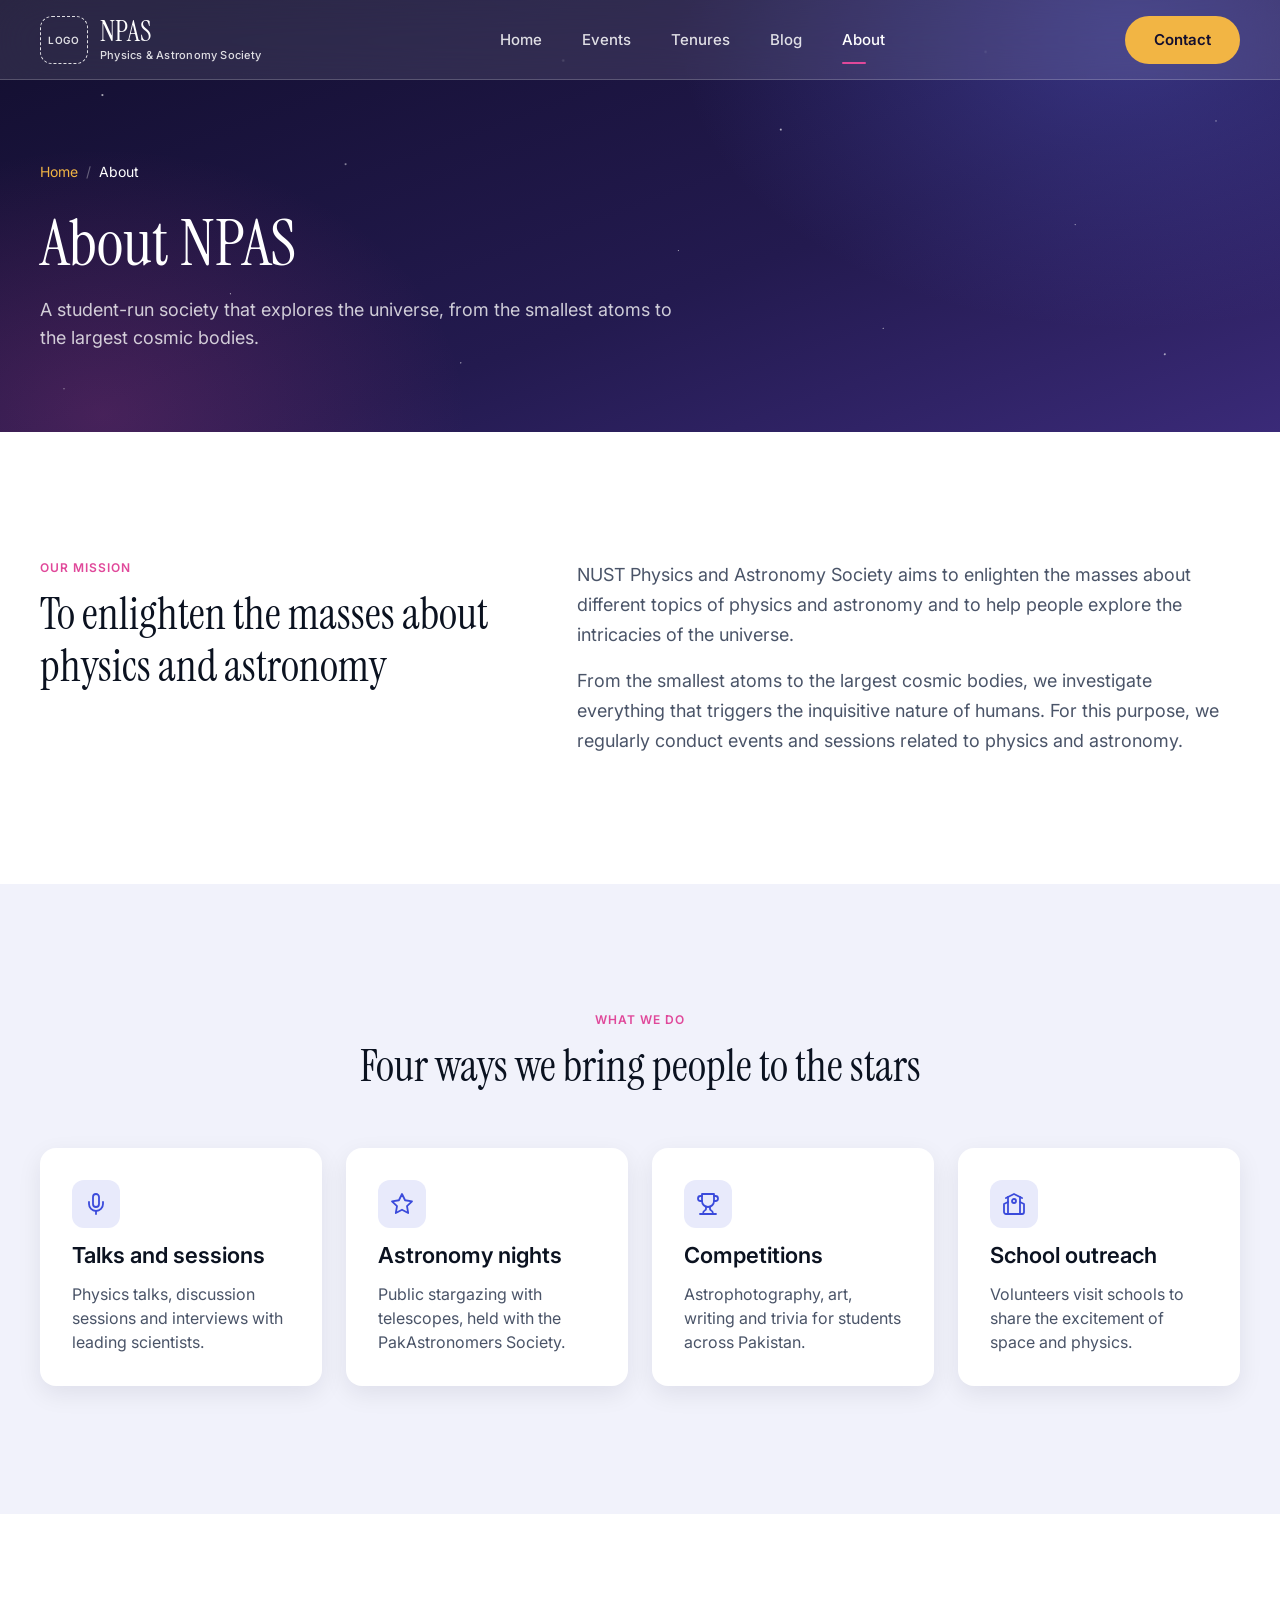
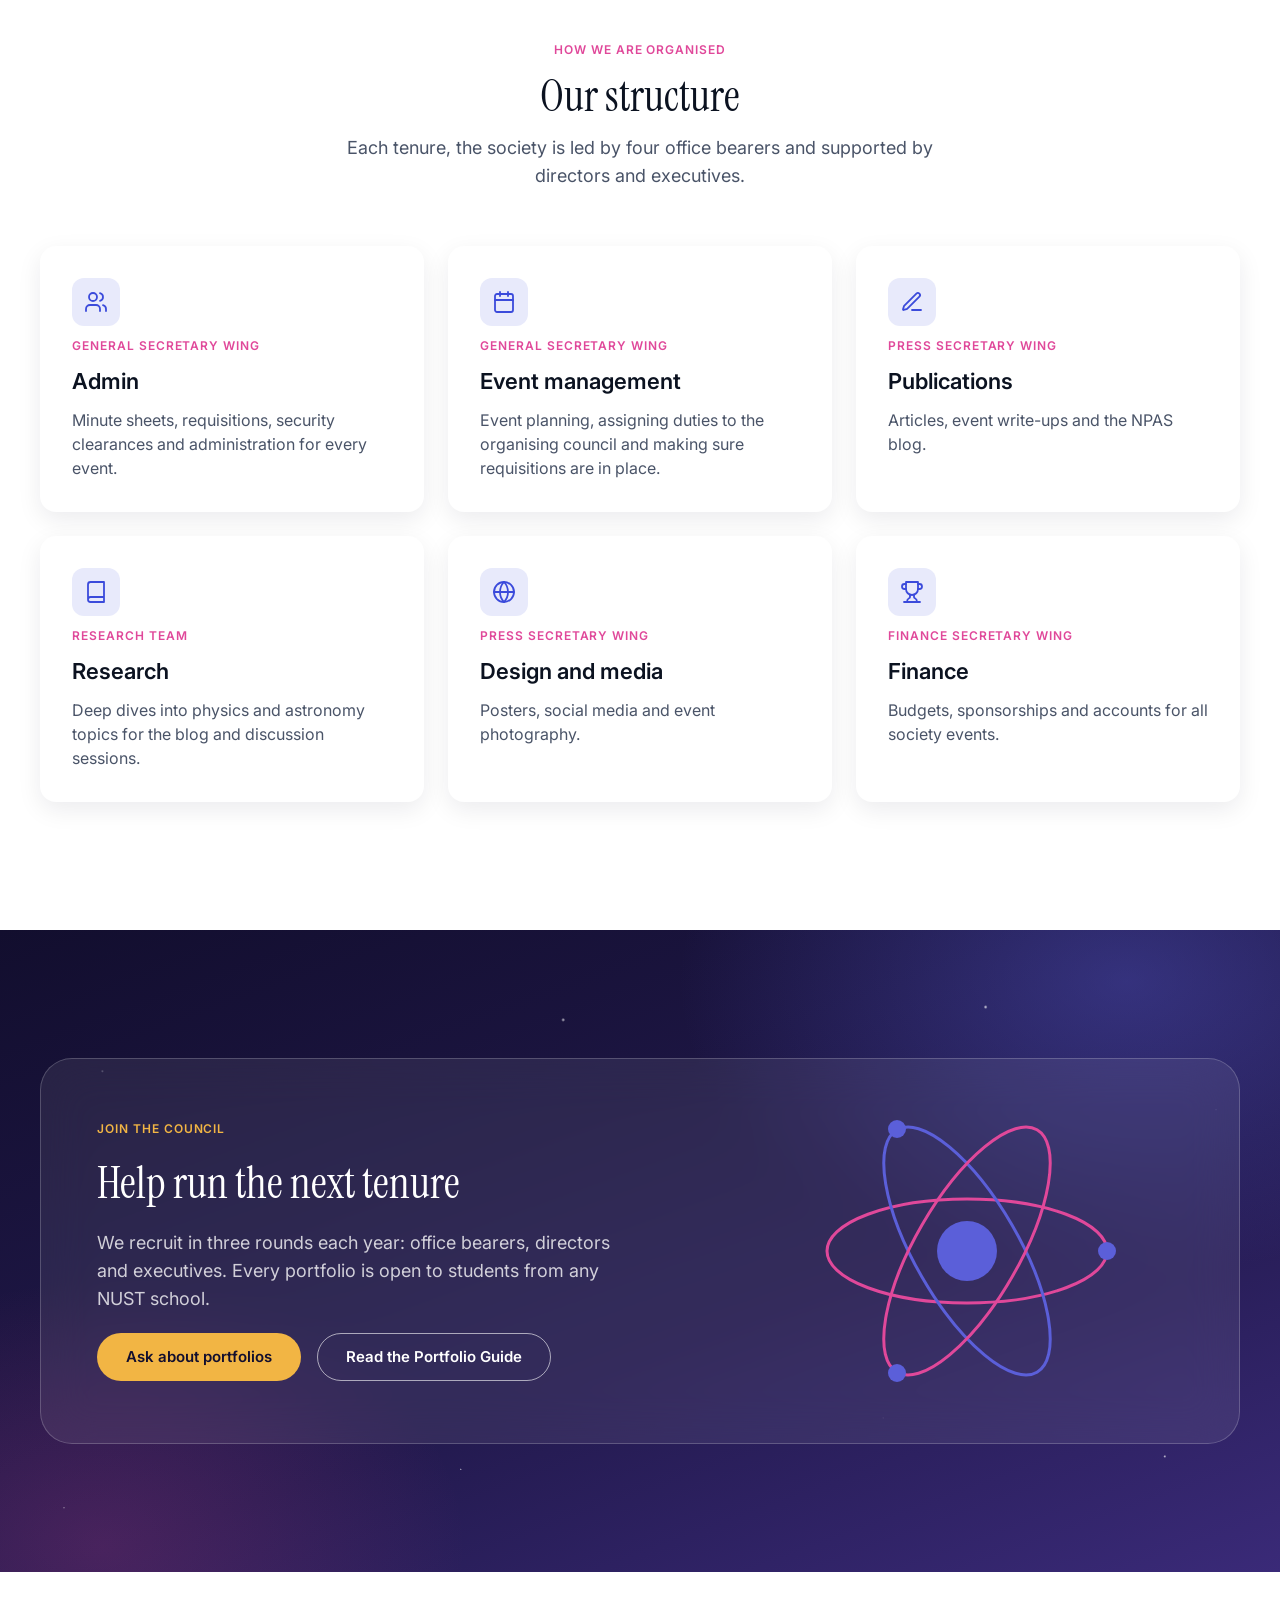
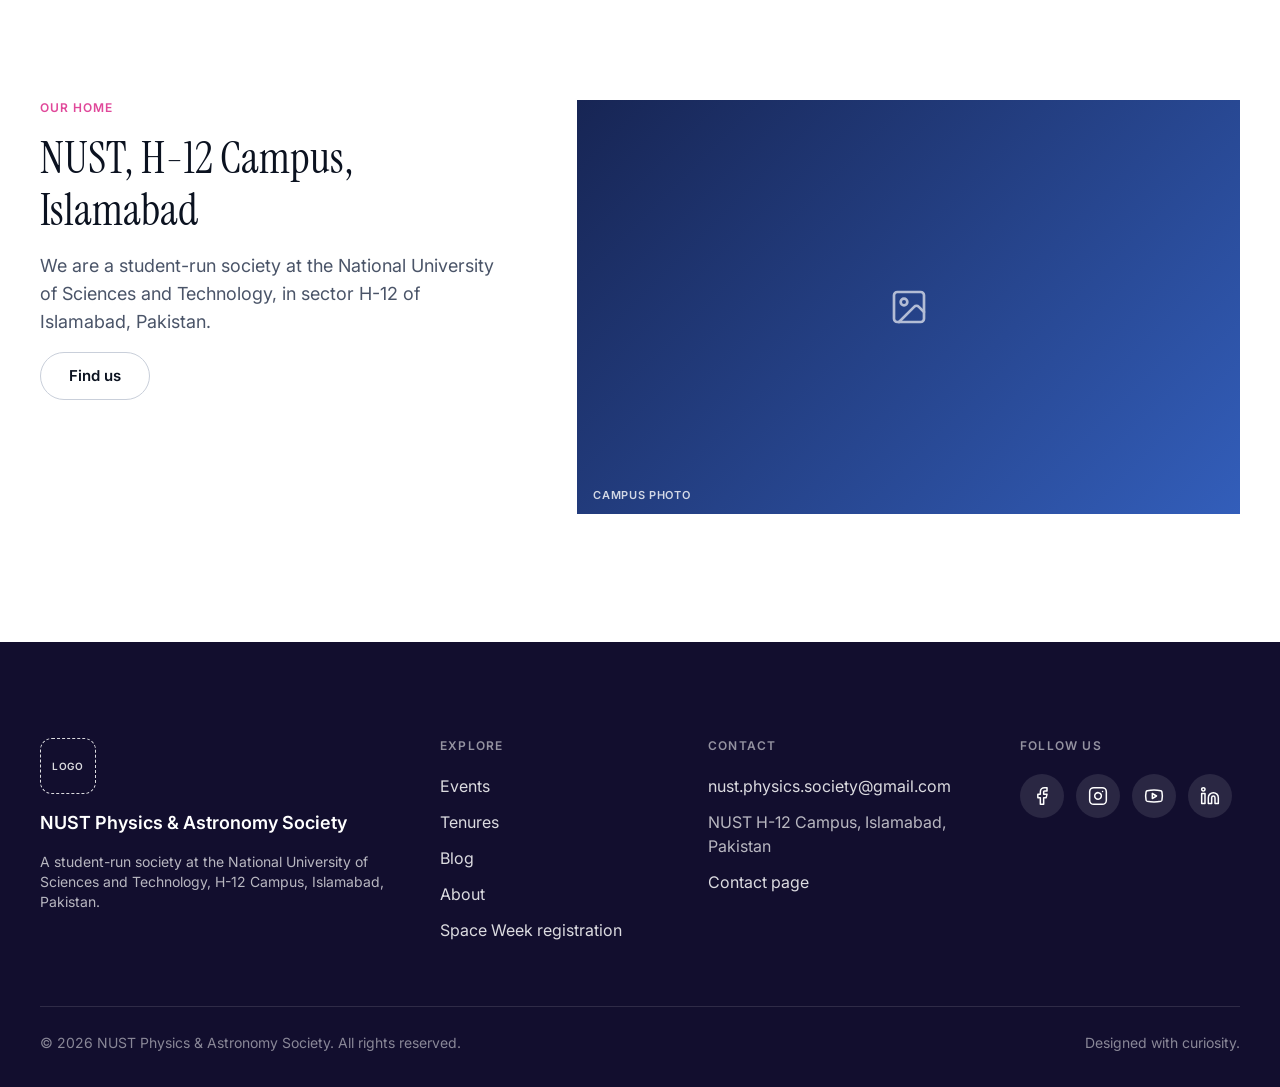
==== about.html @ 0df75864 "Initial commit: NPAS website" ====
<!DOCTYPE html>
<html lang="en">
<head>
  <meta charset="utf-8">
  <meta name="viewport" content="width=device-width, initial-scale=1">
  <title>About | NUST Physics &amp; Astronomy Society</title>
  <meta name="description" content="About the NUST Physics and Astronomy Society: mission, structure and how to join the council.">
  <meta name="theme-color" content="#120E2E">
  <!-- FAVICON PLACEHOLDER: add assets/images/favicon.png -->
  <link rel="icon" href="assets/images/favicon.png">
  <link rel="preconnect" href="https://fonts.googleapis.com">
  <link rel="preconnect" href="https://fonts.gstatic.com" crossorigin>
  <link href="https://fonts.googleapis.com/css2?family=Instrument+Serif:ital@0;1&family=Inter:wght@400;500;600&display=swap" rel="stylesheet">
  <link rel="stylesheet" href="css/styles.css">
</head>
<body>
<a class="skip-link" href="#main">Skip to content</a>
<header class="nav" id="nav">
  <div class="container nav-inner">
    <a class="brand" href="index.html" aria-label="NPAS home">
      <!-- LOGO PLACEHOLDER: replace this span with <img src="assets/images/npas-logo.svg" alt="NPAS logo"> --><span class="logo-slot " role="img" aria-label="NPAS logo placeholder">LOGO</span>
      <span class="brand-text"><span class="brand-name">NPAS</span><span class="brand-sub">Physics &amp; Astronomy Society</span></span>
    </a>
    <nav class="nav-links" id="navLinks" aria-label="Main"><a href="index.html">Home</a><a href="events.html">Events</a><a href="tenures.html">Tenures</a><a href="blog.html">Blog</a><a href="about.html" aria-current="page">About</a><a class="btn btn-amber nav-cta-mobile" href="contact.html">Contact</a></nav>
    <a class="btn btn-amber nav-cta" href="contact.html">Contact</a>
    <button class="nav-toggle" type="button" aria-label="Open menu" aria-expanded="false" aria-controls="navLinks"><span></span><span></span><span></span></button>
  </div>
</header>
<main id="main">
<section class="page-hero space-bg on-dark">
  <div class="container">
    <nav class="breadcrumb" aria-label="Breadcrumb"><a href="index.html">Home</a><span class="sep" aria-hidden="true">/</span><span aria-current="page">About</span></nav>
    <h1>About NPAS</h1>
    <p class="lead" style="margin-top:16px">A student-run society that explores the universe, from the smallest atoms to the largest cosmic bodies.</p>
    
  </div>
</section>
<section class="section" aria-labelledby="mission">
  <div class="container two-col">
    <div class="stack stack-12"><span class="caption">Our mission</span><h2 id="mission">To enlighten the masses about physics and astronomy</h2></div>
    <div class="prose">
      <p>NUST Physics and Astronomy Society aims to enlighten the masses about different topics of physics and astronomy and to help people explore the intricacies of the universe.</p>
      <p>From the smallest atoms to the largest cosmic bodies, we investigate everything that triggers the inquisitive nature of humans. For this purpose, we regularly conduct events and sessions related to physics and astronomy.</p>
    </div>
  </div>
</section>

<section class="section section--lavender" aria-labelledby="wwd">
  <div class="container"><div class="section-head section-head--center"><div class="stack stack-12 center"><span class="caption">What we do</span><h2 id="wwd">Four ways we bring people to the stars</h2></div></div><div class="grid grid-4"><div class="icon-card"><span class="icon-badge"><svg class="icon" viewBox="0 0 24 24" fill="none" stroke="currentColor" stroke-width="1.8" stroke-linecap="round" stroke-linejoin="round" aria-hidden="true"><path d="M12 2a3 3 0 0 0-3 3v7a3 3 0 0 0 6 0V5a3 3 0 0 0-3-3Z"/><path d="M19 10v2a7 7 0 0 1-14 0v-2"/><line x1="12" x2="12" y1="19" y2="22"/></svg></span><h3>Talks and sessions</h3><p>Physics talks, discussion sessions and interviews with leading scientists.</p></div><div class="icon-card"><span class="icon-badge"><svg class="icon" viewBox="0 0 24 24" fill="none" stroke="currentColor" stroke-width="1.8" stroke-linecap="round" stroke-linejoin="round" aria-hidden="true"><polygon points="12 2 15.09 8.26 22 9.27 17 14.14 18.18 21.02 12 17.77 5.82 21.02 7 14.14 2 9.27 8.91 8.26 12 2"/></svg></span><h3>Astronomy nights</h3><p>Public stargazing with telescopes, held with the PakAstronomers Society.</p></div><div class="icon-card"><span class="icon-badge"><svg class="icon" viewBox="0 0 24 24" fill="none" stroke="currentColor" stroke-width="1.8" stroke-linecap="round" stroke-linejoin="round" aria-hidden="true"><path d="M6 9H4.5a2.5 2.5 0 0 1 0-5H6"/><path d="M18 9h1.5a2.5 2.5 0 0 0 0-5H18"/><path d="M4 22h16"/><path d="M10 14.66V17c0 .55-.47.98-.97 1.21C7.85 18.75 7 20.24 7 22"/><path d="M14 14.66V17c0 .55.47.98.97 1.21C16.15 18.75 17 20.24 17 22"/><path d="M18 2H6v7a6 6 0 0 0 12 0V2Z"/></svg></span><h3>Competitions</h3><p>Astrophotography, art, writing and trivia for students across Pakistan.</p></div><div class="icon-card"><span class="icon-badge"><svg class="icon" viewBox="0 0 24 24" fill="none" stroke="currentColor" stroke-width="1.8" stroke-linecap="round" stroke-linejoin="round" aria-hidden="true"><path d="m4 6 8-4 8 4"/><path d="m18 10 4 2v8a2 2 0 0 1-2 2H4a2 2 0 0 1-2-2v-8l4-2"/><path d="M18 5v17"/><path d="M6 5v17"/><circle cx="12" cy="9" r="2"/></svg></span><h3>School outreach</h3><p>Volunteers visit schools to share the excitement of space and physics.</p></div></div></div>
</section>

<section class="section" aria-labelledby="structure">
  <div class="container"><div class="section-head section-head--center"><div class="stack stack-12 center"><span class="caption">How we are organised</span><h2 id="structure">Our structure</h2><p class="lead">Each tenure, the society is led by four office bearers and supported by directors and executives.</p></div></div><div class="grid grid-3"><div class="icon-card"><span class="icon-badge"><svg class="icon" viewBox="0 0 24 24" fill="none" stroke="currentColor" stroke-width="1.8" stroke-linecap="round" stroke-linejoin="round" aria-hidden="true"><path d="M16 21v-2a4 4 0 0 0-4-4H6a4 4 0 0 0-4 4v2"/><circle cx="9" cy="7" r="4"/><path d="M22 21v-2a4 4 0 0 0-3-3.87"/><path d="M16 3.13a4 4 0 0 1 0 7.75"/></svg></span><span class="caption">General Secretary wing</span><h3>Admin</h3><p>Minute sheets, requisitions, security clearances and administration for every event.</p></div><div class="icon-card"><span class="icon-badge"><svg class="icon" viewBox="0 0 24 24" fill="none" stroke="currentColor" stroke-width="1.8" stroke-linecap="round" stroke-linejoin="round" aria-hidden="true"><rect width="18" height="18" x="3" y="4" rx="2"/><path d="M16 2v4M8 2v4M3 10h18"/></svg></span><span class="caption">General Secretary wing</span><h3>Event management</h3><p>Event planning, assigning duties to the organising council and making sure requisitions are in place.</p></div><div class="icon-card"><span class="icon-badge"><svg class="icon" viewBox="0 0 24 24" fill="none" stroke="currentColor" stroke-width="1.8" stroke-linecap="round" stroke-linejoin="round" aria-hidden="true"><path d="M12 20h9"/><path d="M16.376 3.622a1 1 0 0 1 3.002 3.002L7.368 18.635a2 2 0 0 1-.855.506l-2.872.838a.5.5 0 0 1-.62-.62l.838-2.872a2 2 0 0 1 .506-.854z"/></svg></span><span class="caption">Press Secretary wing</span><h3>Publications</h3><p>Articles, event write-ups and the NPAS blog.</p></div><div class="icon-card"><span class="icon-badge"><svg class="icon" viewBox="0 0 24 24" fill="none" stroke="currentColor" stroke-width="1.8" stroke-linecap="round" stroke-linejoin="round" aria-hidden="true"><path d="M4 19.5v-15A2.5 2.5 0 0 1 6.5 2H20v20H6.5a2.5 2.5 0 0 1 0-5H20"/></svg></span><span class="caption">Research team</span><h3>Research</h3><p>Deep dives into physics and astronomy topics for the blog and discussion sessions.</p></div><div class="icon-card"><span class="icon-badge"><svg class="icon" viewBox="0 0 24 24" fill="none" stroke="currentColor" stroke-width="1.8" stroke-linecap="round" stroke-linejoin="round" aria-hidden="true"><circle cx="12" cy="12" r="10"/><path d="M12 2a14.5 14.5 0 0 0 0 20 14.5 14.5 0 0 0 0-20"/><path d="M2 12h20"/></svg></span><span class="caption">Press Secretary wing</span><h3>Design and media</h3><p>Posters, social media and event photography.</p></div><div class="icon-card"><span class="icon-badge"><svg class="icon" viewBox="0 0 24 24" fill="none" stroke="currentColor" stroke-width="1.8" stroke-linecap="round" stroke-linejoin="round" aria-hidden="true"><path d="M6 9H4.5a2.5 2.5 0 0 1 0-5H6"/><path d="M18 9h1.5a2.5 2.5 0 0 0 0-5H18"/><path d="M4 22h16"/><path d="M10 14.66V17c0 .55-.47.98-.97 1.21C7.85 18.75 7 20.24 7 22"/><path d="M14 14.66V17c0 .55.47.98.97 1.21C16.15 18.75 17 20.24 17 22"/><path d="M18 2H6v7a6 6 0 0 0 12 0V2Z"/></svg></span><span class="caption">Finance Secretary wing</span><h3>Finance</h3><p>Budgets, sponsorships and accounts for all society events.</p></div></div></div>
</section>

<section class="section space-bg on-dark" id="join-council" aria-labelledby="jc">
  <div class="container">
    <div class="cta-box">
      <div class="cta-copy"><span class="caption">Join the council</span><h2 id="jc">Help run the next tenure</h2><p class="lead">We recruit in three rounds each year: office bearers, directors and executives. Every portfolio is open to students from any NUST school.</p><div class="row row-16 wrap"><a class="btn btn-amber" href="contact.html">Ask about portfolios</a><a class="btn btn-outline-light" href="blog.html">Read the Portfolio Guide</a></div></div>
      <div class="cta-art"><svg class="atom" viewBox="0 0 320 320" fill="none" aria-hidden="true"><g stroke-width="3"><ellipse cx="160" cy="160" rx="140" ry="52" stroke="#E0489A"/><ellipse cx="160" cy="160" rx="140" ry="52" stroke="#5B5FD9" transform="rotate(60 160 160)"/><ellipse cx="160" cy="160" rx="140" ry="52" stroke="#E0489A" transform="rotate(120 160 160)"/></g><circle cx="160" cy="160" r="30" fill="#5B5FD9"/><circle cx="300" cy="160" r="9" fill="#5B5FD9"/><circle cx="90" cy="38" r="9" fill="#5B5FD9"/><circle cx="90" cy="282" r="9" fill="#5B5FD9"/></svg></div>
    </div>
  </div>
</section>

<section class="section" aria-labelledby="campus">
  <div class="container two-col">
    <div class="stack stack-16"><span class="caption">Our home</span><h2 id="campus">NUST, H-12 Campus, Islamabad</h2><p class="lead">We are a student-run society at the National University of Sciences and Technology, in sector H-12 of Islamabad, Pakistan.</p><div><a class="btn btn-outline" href="contact.html">Find us</a></div></div>
    <div class="ph ph--c ph--16x10" data-label="Campus photo" role="img" aria-label="Campus photo (image placeholder)" ><!-- <img src="assets/images/FILE.jpg" alt="Campus photo"> --></div>
  </div>
</section>
</main>
<footer class="footer">
  <div class="container">
    <div class="footer-grid">
      <div class="stack stack-16">
        <!-- LOGO PLACEHOLDER: replace this span with <img src="assets/images/npas-logo.svg" alt="NPAS logo"> --><span class="logo-slot logo-slot--lg" role="img" aria-label="NPAS logo placeholder">LOGO</span>
        <p class="brand-name-lg">NUST Physics &amp; Astronomy Society</p>
        <p class="small">A student-run society at the National University of Sciences and Technology, H-12 Campus, Islamabad, Pakistan.</p>
      </div>
      <div><h4>Explore</h4><ul><li><a href="events.html">Events</a></li><li><a href="tenures.html">Tenures</a></li><li><a href="blog.html">Blog</a></li><li><a href="about.html">About</a></li><li><a href="register.html">Space Week registration</a></li></ul></div>
      <div><h4>Contact</h4><ul><li><a href="mailto:nust.physics.society@gmail.com">nust.physics.society@gmail.com</a></li><li>NUST H-12 Campus, Islamabad, Pakistan</li><li><a href="contact.html">Contact page</a></li></ul></div>
      <div><h4>Follow us</h4><div class="social-row"><a class="social" href="https://www.facebook.com/npas.nust" aria-label="Facebook" target="_blank" rel="noopener"><svg class="icon" viewBox="0 0 24 24" fill="none" stroke="currentColor" stroke-width="1.8" stroke-linecap="round" stroke-linejoin="round" aria-hidden="true"><path d="M18 2h-3a5 5 0 0 0-5 5v3H7v4h3v8h4v-8h3l1-4h-4V7a1 1 0 0 1 1-1h3z"/></svg></a><a class="social" href="https://www.instagram.com/npasofficial/" aria-label="Instagram" target="_blank" rel="noopener"><svg class="icon" viewBox="0 0 24 24" fill="none" stroke="currentColor" stroke-width="1.8" stroke-linecap="round" stroke-linejoin="round" aria-hidden="true"><rect width="20" height="20" x="2" y="2" rx="5" ry="5"/><path d="M16 11.37A4 4 0 1 1 12.63 8 4 4 0 0 1 16 11.37z"/><line x1="17.5" x2="17.51" y1="6.5" y2="6.5"/></svg></a><a class="social" href="https://www.youtube.com/@nustphysicsandastronomysociety" aria-label="YouTube" target="_blank" rel="noopener"><svg class="icon" viewBox="0 0 24 24" fill="none" stroke="currentColor" stroke-width="1.8" stroke-linecap="round" stroke-linejoin="round" aria-hidden="true"><path d="M2.5 17a24.12 24.12 0 0 1 0-10 2 2 0 0 1 1.4-1.4 49.56 49.56 0 0 1 16.2 0A2 2 0 0 1 21.5 7a24.12 24.12 0 0 1 0 10 2 2 0 0 1-1.4 1.4 49.55 49.55 0 0 1-16.2 0A2 2 0 0 1 2.5 17"/><path d="m10 15 5-3-5-3z"/></svg></a><a class="social" href="https://www.linkedin.com/company/nustnpas" aria-label="LinkedIn" target="_blank" rel="noopener"><svg class="icon" viewBox="0 0 24 24" fill="none" stroke="currentColor" stroke-width="1.8" stroke-linecap="round" stroke-linejoin="round" aria-hidden="true"><path d="M16 8a6 6 0 0 1 6 6v7h-4v-7a2 2 0 0 0-2-2 2 2 0 0 0-2 2v7h-4v-7a6 6 0 0 1 6-6z"/><rect width="4" height="12" x="2" y="9"/><circle cx="4" cy="4" r="2"/></svg></a></div></div>
    </div>
    <div class="footer-bottom"><span>&copy; 2026 NUST Physics &amp; Astronomy Society. All rights reserved.</span><span>Designed with curiosity.</span></div>
  </div>
</footer>

<script src="js/main.js"></script>
</body>
</html>
---- css/styles.css ----
/* ==========================================================================
   NPAS · NUST Physics & Astronomy Society
   Shared stylesheet for every page.
   Sections: 1 Tokens · 2 Base · 3 Layout · 4 Buttons · 5 Navbar · 6 Placeholders
             7 Cards · 8 Home sections · 9 Inner pages · 10 Forms · 11 Footer
             12 Responsive
   ========================================================================== */

/* 1. TOKENS ---------------------------------------------------------------- */
:root {
  --bg: #F7F8FA;
  --white: #FFFFFF;
  --lavender: #F1F2FB;
  --ink-900: #0B1220;
  --ink-600: #4A5468;
  --ink-300: #C9CFDA;
  --indigo: #5B5FD9;
  --indigo-dark: #3B4BDB;
  --indigo-tint: #E8EAFB;
  --pink: #E0489A;
  --space-900: #120E2E;
  --space-700: #231A4F;
  --amber: #F2B544;
  --success: #1F9D6B;
  --error: #D64545;

  --font-serif: "Instrument Serif", "Source Serif 4", Georgia, "Times New Roman", serif;
  --font-sans: "Inter", system-ui, -apple-system, "Segoe UI", Roboto, sans-serif;

  --radius-sm: 8px;
  --radius: 12px;
  --radius-lg: 16px;
  --radius-xl: 24px;
  --shadow-card: 0 8px 24px rgba(11, 18, 32, 0.08);
  --shadow-lift: 0 16px 40px rgba(11, 18, 32, 0.14);

  --container: 1200px;
  --gutter: 24px;
  --nav-h: 80px;
}

/* 2. BASE ------------------------------------------------------------------ */
*, *::before, *::after { box-sizing: border-box; }
html { scroll-behavior: smooth; -webkit-text-size-adjust: 100%; }
body {
  margin: 0;
  font: 400 16px/24px var(--font-sans);
  color: var(--ink-600);
  background: var(--white);
  -webkit-font-smoothing: antialiased;
}
img, video, svg { max-width: 100%; display: block; }
a { color: var(--indigo-dark); text-decoration: none; }
a:hover { text-decoration: underline; }
h1, h2, h3, h4, p, ul, ol, figure { margin: 0; }
ul, ol { padding: 0; list-style: none; }
button { font: inherit; }

:focus-visible { outline: 3px solid var(--indigo); outline-offset: 3px; border-radius: 4px; }
.skip-link {
  position: absolute; left: 16px; top: -60px; z-index: 300;
  background: var(--amber); color: var(--space-900); padding: 12px 20px; border-radius: 999px; font-weight: 600;
}
.skip-link:focus { top: 16px; }
.visually-hidden {
  position: absolute !important; width: 1px; height: 1px; overflow: hidden;
  clip: rect(0 0 0 0); white-space: nowrap;
}

/* Type scale */
.display, h1 { font-family: var(--font-serif); font-weight: 400; color: var(--ink-900); }
.display { font-size: 80px; line-height: 88px; letter-spacing: -0.01em; }
h1 { font-size: 56px; line-height: 64px; }
h2 { font-family: var(--font-serif); font-weight: 400; font-size: 44px; line-height: 52px; color: var(--ink-900); }
h3 { font: 600 22px/30px var(--font-sans); color: var(--ink-900); }
h4 { font: 600 16px/24px var(--font-sans); color: var(--ink-900); }
.lead { font-size: 18px; line-height: 28px; }
.small { font-size: 14px; line-height: 20px; }
.caption {
  font: 600 12px/16px var(--font-sans);
  letter-spacing: 0.08em; text-transform: uppercase; color: var(--pink);
}
.on-dark, .on-dark h1, .on-dark h2, .on-dark h3, .on-dark h4, .on-dark .display { color: #fff; }
.on-dark p, .on-dark .lead { color: rgba(255, 255, 255, 0.78); }
.on-dark .caption { color: var(--amber); }
.on-dark a:not(.btn) { color: var(--amber); }

/* 3. LAYOUT ---------------------------------------------------------------- */
.container { width: min(var(--container), calc(100% - 2 * var(--gutter))); margin-inline: auto; }
.section { padding: 128px 0; position: relative; }
.section--base { background: var(--bg); }
.section--lavender { background: var(--lavender); }
.section--tight { padding: 96px 0; }
.stack { display: flex; flex-direction: column; }
.stack-8 { gap: 8px; } .stack-12 { gap: 12px; } .stack-16 { gap: 16px; }
.stack-24 { gap: 24px; } .stack-32 { gap: 32px; }
.row { display: flex; align-items: center; }
.row-8 { gap: 8px; } .row-16 { gap: 16px; } .row-24 { gap: 24px; }
.wrap { flex-wrap: wrap; }
.center { text-align: center; align-items: center; }
.grid { display: grid; gap: var(--gutter); }
.grid-2 { grid-template-columns: repeat(2, 1fr); }
.grid-3 { grid-template-columns: repeat(3, 1fr); }
.grid-4 { grid-template-columns: repeat(4, 1fr); }
.section-head {
  display: flex; justify-content: space-between; align-items: flex-end;
  gap: 24px; margin-bottom: 56px; flex-wrap: wrap;
}
.section-head--center { flex-direction: column; align-items: center; text-align: center; }
.section-head--center p { max-width: 640px; }

/* Space background (violet, stars, soft glows). Used on dark sections. */
.space-bg {
  background-color: var(--space-900);
  background-image:
    radial-gradient(1.5px 1.5px at 8% 22%, rgba(255,255,255,.9), transparent),
    radial-gradient(1px 1px at 18% 68%, rgba(255,255,255,.7), transparent),
    radial-gradient(1.5px 1.5px at 27% 38%, rgba(255,255,255,.6), transparent),
    radial-gradient(1px 1px at 36% 84%, rgba(255,255,255,.8), transparent),
    radial-gradient(2px 2px at 44% 14%, rgba(255,255,255,.7), transparent),
    radial-gradient(1px 1px at 53% 58%, rgba(255,255,255,.6), transparent),
    radial-gradient(1.5px 1.5px at 61% 30%, rgba(255,255,255,.85), transparent),
    radial-gradient(1px 1px at 69% 76%, rgba(255,255,255,.7), transparent),
    radial-gradient(2px 2px at 77% 12%, rgba(255,255,255,.8), transparent),
    radial-gradient(1px 1px at 84% 52%, rgba(255,255,255,.6), transparent),
    radial-gradient(1.5px 1.5px at 91% 82%, rgba(255,255,255,.8), transparent),
    radial-gradient(1px 1px at 95% 28%, rgba(255,255,255,.7), transparent),
    radial-gradient(1px 1px at 5% 90%, rgba(255,255,255,.6), transparent),
    radial-gradient(640px 420px at 88% 8%, rgba(91, 95, 217, .38), transparent 70%),
    radial-gradient(520px 380px at 8% 96%, rgba(224, 72, 154, .20), transparent 70%),
    linear-gradient(160deg, #120E2E 0%, #231A4F 60%, #3A2A78 100%);
}

/* 4. BUTTONS --------------------------------------------------------------- */
.btn {
  display: inline-flex; align-items: center; justify-content: center; gap: 8px;
  height: 48px; padding: 0 28px; border-radius: 999px;
  font: 600 15px/20px var(--font-sans); border: 1.5px solid transparent;
  cursor: pointer; text-decoration: none !important; white-space: nowrap;
  transition: background-color .2s, border-color .2s, color .2s, transform .2s;
}
.btn:active { transform: translateY(1px); }
.btn-primary { background: var(--indigo-dark); color: #fff; }
.btn-primary:hover { background: #2F3DB8; }
.btn-amber { background: var(--amber); color: var(--space-900); }
.btn-amber:hover { background: #F7C766; }
.btn-outline { border-color: var(--ink-300); color: var(--ink-900); background: transparent; }
.btn-outline:hover { border-color: var(--indigo-dark); color: var(--indigo-dark); }
.btn-outline-light { border-color: rgba(255,255,255,.6); color: #fff; background: transparent; }
.btn-outline-light:hover { background: rgba(255,255,255,.12); }
.btn-white { background: #fff; color: var(--space-900); }
.btn-white:hover { background: var(--indigo-tint); }
.btn-block { width: 100%; }
.btn-sm { height: 40px; padding: 0 20px; font-size: 14px; }
.btn-ghost {
  display: inline-flex; align-items: center; gap: 8px; padding: 0; height: auto;
  background: none; border: 0; font: 600 15px/20px var(--font-sans);
  color: var(--indigo-dark); cursor: pointer; text-decoration: none !important;
}
.btn-ghost .icon { transition: transform .2s; }
.btn-ghost:hover .icon { transform: translateX(4px); }
.on-dark .btn-ghost { color: var(--amber); }
.icon { width: 20px; height: 20px; flex: none; }

/* 5. NAVBAR ---------------------------------------------------------------- */
.nav {
  --fg: #fff; --fg-soft: rgba(255, 255, 255, .85);
  position: fixed; inset: 0 0 auto 0; height: var(--nav-h); z-index: 100;
  background: rgba(255, 255, 255, .10);
  -webkit-backdrop-filter: blur(24px); backdrop-filter: blur(24px);
  border-bottom: 1px solid rgba(255, 255, 255, .2);
  transition: background-color .3s, box-shadow .3s, border-color .3s;
}
.nav.is-solid {
  --fg: var(--ink-900); --fg-soft: var(--ink-600);
  background: rgba(255, 255, 255, .97); box-shadow: var(--shadow-card); border-bottom-color: transparent;
}
.nav-inner { height: 100%; display: flex; align-items: center; justify-content: space-between; gap: 24px; }
.brand { display: flex; align-items: center; gap: 12px; color: var(--fg); text-decoration: none !important; }
.brand-text { display: flex; flex-direction: column; line-height: 1.1; }
.brand-name { font: 400 28px/1 var(--font-serif); }
.brand-sub { font: 500 11px/14px var(--font-sans); color: var(--fg-soft); letter-spacing: .02em; margin-top: 2px; }
.logo-slot {
  width: 48px; height: 48px; border-radius: var(--radius); flex: none;
  border: 1.5px dashed currentColor; opacity: .85; color: var(--fg, #fff);
  display: grid; place-items: center; font: 600 10px/1 var(--font-sans); letter-spacing: .08em;
}
.logo-slot img { width: 100%; height: 100%; object-fit: contain; border-radius: inherit; }
.logo-slot--lg { width: 56px; height: 56px; }
.nav-links { display: flex; gap: 40px; }
.nav-links a {
  position: relative; color: var(--fg-soft); font: 500 15px/24px var(--font-sans);
  text-decoration: none; padding: 4px 0; transition: color .2s;
}
.nav-links a:hover, .nav-links a[aria-current="page"] { color: var(--fg); }
.nav-links a[aria-current="page"]::after {
  content: ""; position: absolute; left: 0; bottom: -8px; width: 24px; height: 2px;
  background: var(--pink); border-radius: 2px;
}
.nav.is-solid .nav-links a[aria-current="page"]::after { background: var(--indigo-dark); }
.nav .nav-cta { background: var(--amber); color: var(--space-900); }
.nav.is-solid .nav-cta { background: var(--indigo-dark); color: #fff; }
.nav-toggle {
  display: none; width: 44px; height: 44px; border: 0; background: none; cursor: pointer;
  flex-direction: column; justify-content: center; align-items: center; gap: 5px;
}
.nav-toggle span { width: 22px; height: 2px; background: var(--fg); border-radius: 2px; transition: transform .2s, opacity .2s; }
.nav-toggle[aria-expanded="true"] span:nth-child(1) { transform: translateY(7px) rotate(45deg); }
.nav-toggle[aria-expanded="true"] span:nth-child(2) { opacity: 0; }
.nav-toggle[aria-expanded="true"] span:nth-child(3) { transform: translateY(-7px) rotate(-45deg); }
.nav-cta-mobile { display: none; }
/* --- Logo (real image) --- */
.logo {
  width: 48px;
  height: 48px;
  flex: none;
  object-fit: contain;
  border-radius: var(--radius);
  display: block;
}
.logo--lg { width: 56px; height: 56px; }

/* --- Simple hero (video background, centered text) --- */
.hero--simple { height: 100vh; min-height: 620px; }
.hero-overlay--dim {
  background:
    linear-gradient(0deg, rgba(18,14,46,.92) 0%, rgba(18,14,46,.55) 55%, rgba(18,14,46,.75) 100%);
}
.hero-inner--simple {
  display: flex;
  align-items: center;
  justify-content: center;
  text-align: center;
}
.hero-copy--centered {
  align-items: center;
  max-width: 860px;
  gap: 20px;
}
.hero-copy--centered .display { max-width: 100%; }
.hero-copy--centered .lead { max-width: 620px; margin-inline: auto; }
/* 6. PLACEHOLDERS ---------------------------------------------------------- */
/* Image placeholder. To use a real image: put <img src="..." alt="..."> inside. */
.ph {
  position: relative; overflow: hidden; display: grid; place-items: center;
  background: linear-gradient(135deg, #2A2160 0%, #4B4FC4 120%);
  color: rgba(255, 255, 255, .85);
}
.ph--a { background: linear-gradient(135deg, #2A2160 0%, #4B4FC4 120%); }
.ph--b { background: linear-gradient(135deg, #3A1D5C 0%, #B23B8A 130%); }
.ph--c { background: linear-gradient(135deg, #172554 0%, #3B6FD9 130%); }
.ph--d { background: linear-gradient(135deg, #2A2160 0%, #7A4FD0 120%); }
.ph::before {
  content: ""; width: 40px; height: 40px; opacity: .65;
  background: center / contain no-repeat url("data:image/svg+xml,%3Csvg xmlns='http://www.w3.org/2000/svg' viewBox='0 0 24 24' fill='none' stroke='white' stroke-width='1.6' stroke-linecap='round' stroke-linejoin='round'%3E%3Crect x='3' y='3' width='18' height='18' rx='2'/%3E%3Ccircle cx='9' cy='9' r='2'/%3E%3Cpath d='m21 15-3.086-3.086a2 2 0 0 0-2.828 0L6 21'/%3E%3C/svg%3E");
}
.ph::after {
  content: attr(data-label); position: absolute; left: 16px; right: 16px; bottom: 12px;
  font: 600 11px/14px var(--font-sans); letter-spacing: .06em; text-transform: uppercase; color: rgba(255,255,255,.8);
}
.ph img { position: absolute; inset: 0; width: 100%; height: 100%; object-fit: cover; z-index: 1; }
.ph--16x10 { aspect-ratio: 16 / 10; }
.ph--3x4 { aspect-ratio: 3 / 4; }
.ph--16x9 { aspect-ratio: 16 / 9; }

/* Video placeholder. To use a real video, uncomment the <source> in the HTML. */
.video-slot { position: absolute; inset: 0; overflow: hidden; }
.video-slot video { position: absolute; inset: 0; width: 100%; height: 100%; object-fit: cover; }
.slot-tag {
  position: absolute; top: calc(var(--nav-h) + 16px); right: 24px; z-index: 3;
  padding: 8px 14px; border-radius: 999px; background: rgba(255,255,255,.12);
  border: 1px dashed rgba(255,255,255,.5); color: rgba(255,255,255,.85);
  font: 500 12px/16px var(--font-sans);
}

/* People placeholder (used for every office bearer, director, speaker) */
.portrait {
  flex: 0 0 264px; width: 264px; max-width: 100%;
  background: #fff; border-radius: var(--radius); box-shadow: var(--shadow-card); overflow: hidden;
  display: flex; flex-direction: column;
}
.portrait-photo {
  position: relative; width: 100%; aspect-ratio: 1 / 1;
  background:
    url("data:image/svg+xml,%3Csvg xmlns='http://www.w3.org/2000/svg' viewBox='0 0 100 100'%3E%3Ccircle cx='50' cy='38' r='15' fill='white' fill-opacity='.72'/%3E%3Cpath d='M20 88c0-17 13-28 30-28s30 11 30 28z' fill='white' fill-opacity='.72'/%3E%3C/svg%3E") center 62% / 62% no-repeat,
    linear-gradient(160deg, #D5D9EA 0%, #B5BBD6 100%);
}
.portrait-photo img { position: absolute; inset: 0; width: 100%; height: 100%; object-fit: cover; }
.portrait-body { padding: 16px; display: flex; flex-direction: column; gap: 4px; }
.portrait-name { font: 600 18px/24px var(--font-sans); color: var(--ink-900); }
.portrait-role { font-size: 14px; line-height: 20px; color: var(--ink-600); }
.portrait-tenure { font: 600 12px/16px var(--font-sans); letter-spacing: .08em; text-transform: uppercase; color: var(--indigo-dark); margin-top: 4px; }
.portrait--tbd .portrait-name { color: var(--ink-600); font-weight: 500; }
.portrait-row { display: flex; flex-wrap: wrap; justify-content: center; gap: 24px; }

/* 7. CARDS / GLASS --------------------------------------------------------- */
.glass {
  background: rgba(255, 255, 255, .12); border: 1px solid rgba(255, 255, 255, .3);
  -webkit-backdrop-filter: blur(24px); backdrop-filter: blur(24px);
}
.tag {
  display: inline-flex; align-items: center; padding: 6px 12px; border-radius: 999px;
  background: var(--indigo-tint); color: var(--indigo-dark);
  font: 600 12px/16px var(--font-sans); letter-spacing: .08em; text-transform: uppercase;
}
.tag--dark { background: rgba(255,255,255,.14); color: #fff; }
.tag--amber { background: var(--amber); color: var(--space-900); }
.card {
  background: #fff; border-radius: var(--radius-lg); box-shadow: var(--shadow-card);
  overflow: hidden; display: flex; flex-direction: column;
  transition: transform .25s, box-shadow .25s;
}
.card:hover { transform: translateY(-4px); box-shadow: var(--shadow-lift); }
.card-body { padding: 24px; display: flex; flex-direction: column; gap: 12px; flex: 1; }
.card-body .btn-ghost { margin-top: auto; padding-top: 4px; }
.meta { display: flex; align-items: center; gap: 12px; flex-wrap: wrap; font-size: 14px; color: var(--ink-600); }
.clamp-2 { display: -webkit-box; -webkit-line-clamp: 2; -webkit-box-orient: vertical; overflow: hidden; }
.card-link-cover { position: relative; }
.card-link-cover a.stretch::after { content: ""; position: absolute; inset: 0; z-index: 1; }

.icon-card {
  background: #fff; border-radius: var(--radius-lg); box-shadow: var(--shadow-card);
  padding: 32px; display: flex; flex-direction: column; gap: 12px;
}
.icon-badge {
  width: 48px; height: 48px; border-radius: var(--radius); background: var(--indigo-tint);
  color: var(--indigo-dark); display: grid; place-items: center;
}
.icon-badge .icon { width: 24px; height: 24px; }

/* 8. HOME SECTIONS --------------------------------------------------------- */
/* Hero */
.hero { position: relative; height: 800px; min-height: 680px; color: #fff; overflow: hidden; }
.hero-overlay {
  position: absolute; inset: 0; z-index: 1;
  background:
    linear-gradient(0deg, rgba(18,14,46,.88) 0%, rgba(18,14,46,0) 70%),
    rgba(18, 14, 46, .35);
}
.hero-inner {
  position: relative; z-index: 2; height: 100%; padding-top: var(--nav-h); padding-bottom: 80px;
  display: grid; grid-template-columns: 1fr 440px; gap: 48px; align-items: center;
}
.hero-copy { display: flex; flex-direction: column; gap: 24px; max-width: 640px; }
.hero-copy .display { color: #fff; }
.hero-copy .lead { color: rgba(255,255,255,.82); }
.hero-cta { display: flex; gap: 16px; flex-wrap: wrap; margin-top: 8px; }
.hero-bottom {
  position: absolute; z-index: 2; left: 50%; bottom: 36px; transform: translateX(-50%);
  display: flex; justify-content: space-between; align-items: center;
}
.pill {
  display: inline-flex; align-items: center; gap: 8px; padding: 8px 16px; border-radius: 999px;
  font: 500 14px/20px var(--font-sans); color: #fff;
}
.pill .icon { width: 16px; height: 16px; }
.scroll-hint { display: flex; flex-direction: column; align-items: center; gap: 4px; font: 600 11px/14px var(--font-sans); letter-spacing: .1em; text-transform: uppercase; color: rgba(255,255,255,.7); }
.scroll-hint .icon { transform: rotate(90deg); width: 16px; height: 16px; }

.next-event { border-radius: var(--radius-xl); padding: 32px; display: flex; flex-direction: column; gap: 16px; color: #fff; }
.next-event h2 { font-size: 40px; line-height: 44px; color: #fff; }
.status-dot { width: 8px; height: 8px; border-radius: 50%; background: var(--amber); box-shadow: 0 0 0 4px rgba(242,181,68,.25); }
.countdown { display: grid; grid-template-columns: repeat(4, 1fr); gap: 12px; }
.cd { background: rgba(255,255,255,.12); border-radius: var(--radius); padding: 12px 0; text-align: center; }
.cd b { display: block; font: 600 24px/32px var(--font-sans); font-variant-numeric: tabular-nums; color: #fff; }
.cd span { font: 500 10px/14px var(--font-sans); letter-spacing: .08em; text-transform: uppercase; color: rgba(255,255,255,.7); }

/* Video block 2 */
.video-block { position: relative; height: 800px; min-height: 560px; color: #fff; overflow: hidden; }
.video-block .video-slot::after { content: ""; position: absolute; inset: 0; background: linear-gradient(0deg, rgba(18,14,46,.75), rgba(18,14,46,.15) 60%); z-index: 1; }
.play-btn {
  position: absolute; z-index: 2; left: 50%; top: 46%; transform: translate(-50%, -50%);
  display: flex; flex-direction: column; align-items: center; gap: 16px; text-align: center;
  background: none; border: 0; color: #fff; cursor: pointer;
}
.play-btn .disc {
  width: 96px; height: 96px; border-radius: 50%; display: grid; place-items: center;
  background: rgba(255,255,255,.15); border: 1px solid rgba(255,255,255,.4);
  -webkit-backdrop-filter: blur(24px); backdrop-filter: blur(24px); transition: transform .2s, background-color .2s;
}
.play-btn:hover .disc { transform: scale(1.06); background: rgba(255,255,255,.25); }
.play-btn .icon { width: 32px; height: 32px; fill: #fff; margin-left: 4px; }
.video-caption { position: absolute; z-index: 2; left: 0; right: 0; bottom: 64px; }
.video-caption-inner { display: flex; justify-content: space-between; align-items: flex-end; gap: 24px; flex-wrap: wrap; }

/* Intro + stats */
.intro-grid { display: grid; grid-template-columns: 7fr 5fr; gap: 24px; align-items: center; }
.intro-copy { display: flex; flex-direction: column; gap: 24px; padding-right: 48px; }
.stats-panel {
  position: relative; border-radius: var(--radius-xl); padding: 32px; overflow: hidden;
  background: linear-gradient(135deg, #E8EAFB 0%, #FBE6F1 100%);
  display: grid; grid-template-columns: 1fr 1fr; gap: 16px;
}
.stats-panel .atom-deco { position: absolute; width: 360px; right: -120px; bottom: -140px; opacity: .35; }
.stat {
  position: relative; z-index: 1; border-radius: 20px; padding: 24px;
  background: rgba(255,255,255,.6); border: 1px solid rgba(255,255,255,.4);
  -webkit-backdrop-filter: blur(24px); backdrop-filter: blur(24px);
  display: flex; flex-direction: column; gap: 4px;
}
.stat b { font: 400 56px/64px var(--font-serif); color: var(--ink-900); }
.stat span { font-size: 14px; color: var(--ink-600); }
.quote-strip { margin-top: 80px; padding-top: 48px; border-top: 1px solid var(--ink-300); text-align: center; }
.quote-strip blockquote { margin: 0 0 8px; font: italic 400 32px/42px var(--font-serif); color: var(--ink-900); }

/* Highlights */
.filter-row { display: flex; gap: 8px; flex-wrap: wrap; margin-bottom: 40px; }
.filter-row--center { justify-content: center; }
.pill-btn {
  padding: 8px 18px; border-radius: 999px; border: 1.5px solid var(--ink-300); background: transparent;
  color: var(--ink-600); font: 500 14px/20px var(--font-sans); cursor: pointer; transition: all .2s;
}
.pill-btn:hover { border-color: var(--indigo-dark); color: var(--indigo-dark); }
.pill-btn[aria-pressed="true"], .pill-btn.is-active { background: var(--indigo-dark); border-color: var(--indigo-dark); color: #fff; }
.highlight-top { display: grid; grid-template-columns: 2fr 1fr; gap: 24px; margin-bottom: 24px; }
.featured { display: grid; grid-template-columns: 1fr 1fr; min-height: 440px; border-radius: var(--radius-xl); }
.featured .ph { height: 100%; }
.featured .card-body { padding: 40px; justify-content: center; gap: 16px; }
.featured h3 { font: 400 32px/40px var(--font-serif); }
.compact-stack { display: grid; grid-template-rows: 1fr 1fr; gap: 24px; }
.compact { display: grid; grid-template-columns: 140px 1fr; }
.compact .ph { height: 100%; min-height: 208px; }
.compact .card-body { padding: 20px; gap: 8px; justify-content: center; }
.compact h3 { font-size: 18px; line-height: 24px; }

/* Mega events */
.mega-list { display: flex; flex-direction: column; gap: 24px; position: relative; z-index: 1; }
.mega {
  display: grid; grid-template-columns: 270px 1fr; min-height: 360px; border-radius: var(--radius-xl); overflow: hidden;
  background: rgba(255,255,255,.08); border: 1px solid rgba(255,255,255,.2);
  -webkit-backdrop-filter: blur(24px); backdrop-filter: blur(24px); color: #fff;
}
.mega--flip { grid-template-columns: 1fr 270px; }
.mega--flip .ph { order: 2; }
.mega .ph { height: 100%; min-height: 360px; }
.mega-body { padding: 40px; display: flex; flex-direction: column; justify-content: center; gap: 16px; }
.mega-body h3 { font: 400 36px/44px var(--font-serif); color: #fff; }
.mega-body p { color: rgba(255,255,255,.78); max-width: 560px; }
.mega-meta { display: flex; gap: 8px 28px; flex-wrap: wrap; font-size: 14px; color: rgba(255,255,255,.85); }
.mega-meta span { display: inline-flex; align-items: center; gap: 8px; }
.mega-meta .icon { width: 16px; height: 16px; color: var(--amber); }
.mega-actions { display: flex; gap: 12px; flex-wrap: wrap; margin-top: 8px; }

/* Timeline (home) */
.timeline { position: relative; display: grid; grid-template-columns: repeat(8, 1fr); min-width: 880px; }
.timeline::before { content: ""; position: absolute; top: 11px; left: 6.25%; right: 6.25%; height: 2px; background: var(--ink-300); }
.tl-item { position: relative; display: flex; flex-direction: column; align-items: center; gap: 6px; text-align: center; text-decoration: none !important; color: var(--ink-600); }
.tl-dotwrap { height: 24px; display: grid; place-items: center; }
.tl-dot { width: 16px; height: 16px; border-radius: 50%; background: #fff; border: 3px solid var(--indigo); transition: transform .2s; }
.tl-item:hover .tl-dot { transform: scale(1.25); }
.tl-item.current .tl-dot { width: 24px; height: 24px; background: var(--pink); border-color: var(--pink); box-shadow: 0 0 0 6px rgba(224,72,154,.18); }
.tl-year { font: 600 16px/24px var(--font-sans); color: var(--ink-900); margin-top: 8px; }
.tl-name { font-size: 14px; line-height: 20px; max-width: 140px; }
.scroll-x { overflow-x: auto; padding-bottom: 8px; }

/* CTA band */
.cta-box {
  display: grid; grid-template-columns: 1.2fr 1fr; align-items: center; border-radius: 32px; overflow: hidden;
  background: rgba(255,255,255,.08); border: 1px solid rgba(255,255,255,.2);
  -webkit-backdrop-filter: blur(24px); backdrop-filter: blur(24px);
}
.cta-copy { padding: 56px; display: flex; flex-direction: column; gap: 20px; }
.cta-art { display: grid; place-items: center; padding: 32px; }
.atom { width: 320px; }
.atom-deco { pointer-events: none; }

/* 9. INNER PAGES ----------------------------------------------------------- */
.page-hero { position: relative; padding: calc(var(--nav-h) + 80px) 0 80px; color: #fff; }
.page-hero h1 { color: #fff; font-size: 64px; line-height: 72px; }
.page-hero .lead { max-width: 640px; color: rgba(255,255,255,.78); }
.breadcrumb { display: flex; gap: 8px; flex-wrap: wrap; font-size: 14px; color: rgba(255,255,255,.65); margin-bottom: 24px; }
.breadcrumb a { color: rgba(255,255,255,.85); }
.breadcrumb span[aria-current] { color: #fff; }
.breadcrumb .sep { opacity: .5; }

/* Events archive */
.toolbar { display: flex; justify-content: space-between; align-items: center; gap: 16px; flex-wrap: wrap; margin-bottom: 40px; }
.toolbar .filter-row { margin: 0; }
.select {
  height: 44px; padding: 0 40px 0 16px; border: 1.5px solid var(--ink-300); border-radius: var(--radius-sm); background: #fff url("data:image/svg+xml,%3Csvg xmlns='http://www.w3.org/2000/svg' viewBox='0 0 24 24' fill='none' stroke='%234A5468' stroke-width='2' stroke-linecap='round' stroke-linejoin='round'%3E%3Cpath d='m6 9 6 6 6-6'/%3E%3C/svg%3E") right 12px center / 18px no-repeat;
  -webkit-appearance: none; appearance: none; font: 500 14px/20px var(--font-sans); color: var(--ink-900); cursor: pointer;
}
.empty-state { display: none; text-align: center; padding: 64px 24px; border: 1.5px dashed var(--ink-300); border-radius: var(--radius-lg); }
.empty-state.show { display: block; }
.load-more { display: flex; justify-content: center; margin-top: 56px; }

/* Event detail */
.event-hero-grid { display: grid; grid-template-columns: 340px 1fr; gap: 56px; align-items: center; }
.event-hero-grid .ph { border-radius: var(--radius-lg); box-shadow: 0 24px 60px rgba(0,0,0,.4); }
.info-card { border-radius: var(--radius-xl); padding: 28px; display: grid; grid-template-columns: 1fr 1fr; gap: 20px 32px; }
.info-item { display: flex; gap: 12px; align-items: flex-start; }
.info-item .icon { color: var(--amber); margin-top: 2px; }
.info-item small { display: block; font: 600 11px/14px var(--font-sans); letter-spacing: .08em; text-transform: uppercase; color: rgba(255,255,255,.6); }
.info-item strong { font: 500 15px/22px var(--font-sans); color: #fff; }
.two-col { display: grid; grid-template-columns: 5fr 7fr; gap: 64px; align-items: start; }
.prose p + p { margin-top: 16px; }
.prose { font-size: 18px; line-height: 30px; }
.schedule { display: flex; flex-direction: column; gap: 16px; max-width: 920px; margin-inline: auto; }
.sched-row { display: grid; grid-template-columns: 160px 1fr; gap: 24px; align-items: stretch; }
.sched-day { text-align: right; padding-top: 24px; }
.sched-day b { display: block; font: 400 36px/40px var(--font-serif); color: var(--ink-900); }
.sched-day span { font: 600 12px/16px var(--font-sans); letter-spacing: .08em; text-transform: uppercase; color: var(--pink); }
.sched-card { position: relative; background: #fff; border-radius: var(--radius-lg); box-shadow: var(--shadow-card); padding: 24px 24px 24px 28px; display: flex; flex-direction: column; gap: 8px; }
.sched-card::before { content: ""; position: absolute; left: 0; top: 16px; bottom: 16px; width: 4px; border-radius: 4px; background: var(--indigo); }
.sched-card.highlight::before { background: var(--pink); }
.gallery-6 { display: grid; grid-template-columns: repeat(6, 1fr); gap: 16px; }
.gallery-3x2 { display: grid; grid-template-columns: repeat(3, 1fr); gap: 16px; }
.gallery-6 .ph, .gallery-3x2 .ph { border-radius: var(--radius); cursor: zoom-in; transition: transform .25s; width: 100%; border: 0; padding: 0; }
.gallery-6 .ph:hover, .gallery-3x2 .ph:hover { transform: scale(1.02); }
.lightbox { position: fixed; inset: 0; z-index: 200; background: rgba(11,18,32,.88); display: none; place-items: center; padding: 24px; }
.lightbox.open { display: grid; }
.lightbox-inner { width: min(720px, 100%); }
.lightbox-close { position: absolute; top: 20px; right: 24px; background: rgba(255,255,255,.14); border: 0; color: #fff; width: 44px; height: 44px; border-radius: 50%; font-size: 24px; cursor: pointer; }
.report-card { display: flex; align-items: center; justify-content: space-between; gap: 24px; flex-wrap: wrap; padding: 28px 32px; border-radius: var(--radius-lg); background: var(--lavender); }

/* Tenures */
.tabs { display: flex; flex-wrap: wrap; gap: 8px; justify-content: center; margin-bottom: 64px; }
.tab { padding: 10px 22px; border-radius: 999px; border: 1.5px solid var(--ink-300); background: #fff; color: var(--ink-600); font: 600 15px/20px var(--font-sans); cursor: pointer; transition: all .2s; }
.tab:hover { border-color: var(--indigo-dark); color: var(--indigo-dark); }
.tab[aria-selected="true"] { background: var(--indigo-dark); border-color: var(--indigo-dark); color: #fff; }
.tab .now { display: inline-block; width: 8px; height: 8px; border-radius: 50%; background: var(--pink); margin-left: 8px; }
.subhead { text-align: center; margin: 72px 0 32px; display: flex; flex-direction: column; align-items: center; gap: 8px; }
.subhead h3 { font: 400 32px/40px var(--font-serif); }
.vtimeline { max-width: 820px; margin-inline: auto; display: flex; flex-direction: column; gap: 0; border-left: 2px solid var(--ink-300); margin-left: auto; padding-left: 0; }
.vt-item { position: relative; padding: 0 0 32px 36px; }
.vt-item::before { content: ""; position: absolute; left: -9px; top: 6px; width: 16px; height: 16px; border-radius: 50%; background: #fff; border: 3px solid var(--indigo); }
.vt-item .meta { margin-bottom: 4px; }
.vt-item h4 { font-size: 18px; line-height: 26px; }
.notice { max-width: 640px; margin: 0 auto; text-align: center; padding: 32px; border: 1.5px dashed var(--ink-300); border-radius: var(--radius-lg); }
.award-list { display: flex; justify-content: center; gap: 12px; flex-wrap: wrap; }
.award { display: inline-flex; align-items: center; gap: 10px; padding: 12px 20px; background: #fff; border-radius: 999px; box-shadow: var(--shadow-card); font-weight: 500; color: var(--ink-900); }
.award .icon { color: var(--amber); }

/* Blog */
.blog-feature { display: grid; grid-template-columns: 1.2fr 1fr; border-radius: var(--radius-xl); margin-bottom: 56px; }
.blog-feature .ph { height: 100%; min-height: 400px; }
.blog-feature .card-body { padding: 48px; justify-content: center; gap: 16px; }
.blog-feature h2 { font-size: 40px; line-height: 48px; }
.newsletter { border-radius: var(--radius-xl); padding: 56px; display: grid; grid-template-columns: 1fr 1fr; gap: 32px; align-items: center; background: var(--lavender); margin-top: 96px; }
.inline-form { display: flex; gap: 12px; }
.inline-form input { flex: 1; min-width: 0; }
.article { max-width: 720px; margin-inline: auto; }
.article > * + * { margin-top: 24px; }
.article p { font-size: 18px; line-height: 30px; }
.article h2 { font-size: 36px; line-height: 44px; margin-top: 48px; }
.article blockquote { margin: 40px 0; padding-left: 24px; border-left: 3px solid var(--pink); font: italic 400 28px/38px var(--font-serif); color: var(--ink-900); }
.author { display: flex; align-items: center; gap: 12px; }
.avatar { width: 44px; height: 44px; border-radius: var(--radius-sm); background: linear-gradient(160deg, #D5D9EA, #B5BBD6); flex: none; }

/* About */
.map-slot {
  position: relative; height: 450px; border-radius: var(--radius); overflow: hidden; display: grid; place-items: center;
  background-color: #E9ECF5;
  background-image: linear-gradient(#D5D9E8 1px, transparent 1px), linear-gradient(90deg, #D5D9E8 1px, transparent 1px);
  background-size: 48px 48px;
  border: 1.5px dashed var(--ink-300);
}
.map-slot img { position: absolute; inset: 0; width: 100%; height: 100%; object-fit: cover; }
.map-label { text-align: center; color: var(--ink-600); font-weight: 500; }
.map-pin {
  position: absolute; left: 24px; bottom: 24px; z-index: 2; padding: 16px 20px; border-radius: var(--radius);
  background: rgba(255,255,255,.7); border: 1px solid rgba(255,255,255,.6);
  -webkit-backdrop-filter: blur(24px); backdrop-filter: blur(24px); display: flex; gap: 12px; align-items: center; box-shadow: var(--shadow-card);
}
.map-pin .icon { color: var(--pink); }
.contact-grid { display: grid; grid-template-columns: 5fr 7fr; gap: 64px; align-items: start; }
.contact-list { display: flex; flex-direction: column; gap: 24px; }
.contact-item { display: flex; gap: 16px; align-items: flex-start; }
.contact-item strong { display: block; color: var(--ink-900); }
.social-row { display: flex; gap: 12px; }
.social { width: 44px; height: 44px; border-radius: 50%; display: grid; place-items: center; background: var(--indigo-tint); color: var(--indigo-dark); transition: background-color .2s, color .2s; text-decoration: none !important; }
.social:hover { background: var(--indigo-dark); color: #fff; }
.social .icon { width: 20px; height: 20px; }

/* 10. FORMS ---------------------------------------------------------------- */
.form-card { background: #fff; border-radius: var(--radius-xl); box-shadow: var(--shadow-lift); padding: 40px; }
.field { display: flex; flex-direction: column; gap: 8px; }
.field label, .field legend { font: 600 14px/20px var(--font-sans); color: var(--ink-900); padding: 0; }
.field .opt { font-weight: 400; color: var(--ink-600); }
.field input[type="text"], .field input[type="email"], .field input[type="tel"], .field select, .field textarea, .inline-form input {
  width: 100%; height: 52px; padding: 0 16px; border: 1.5px solid var(--ink-300); border-radius: var(--radius-sm);
  background: #fff; font: 400 16px/24px var(--font-sans); color: var(--ink-900); transition: border-color .2s, box-shadow .2s;
}
.field textarea { height: auto; min-height: 140px; padding: 14px 16px; resize: vertical; }
.field select { -webkit-appearance: none; appearance: none; background: #fff url("data:image/svg+xml,%3Csvg xmlns='http://www.w3.org/2000/svg' viewBox='0 0 24 24' fill='none' stroke='%234A5468' stroke-width='2' stroke-linecap='round' stroke-linejoin='round'%3E%3Cpath d='m6 9 6 6 6-6'/%3E%3C/svg%3E") right 14px center / 18px no-repeat; padding-right: 44px; }
.field input:focus, .field select:focus, .field textarea:focus, .inline-form input:focus { outline: none; border-color: var(--indigo-dark); box-shadow: 0 0 0 4px rgba(59,75,219,.15); }
.field .hint { font-size: 13px; line-height: 18px; color: var(--ink-600); }
.field .err { display: none; font-size: 13px; line-height: 18px; color: var(--error); }
.field.has-error input, .field.has-error select, .field.has-error textarea { border-color: var(--error); }
.field.has-error input:focus, .field.has-error select:focus, .field.has-error textarea:focus { box-shadow: 0 0 0 4px rgba(214,69,69,.15); }
.field.has-error .err { display: block; }
.field-grid { display: grid; grid-template-columns: 1fr 1fr; gap: 24px; }
.field-grid .full { grid-column: 1 / -1; }
fieldset { border: 0; margin: 0; padding: 0; min-width: 0; }

.steps { display: grid; grid-template-columns: repeat(3, 1fr); gap: 12px; margin-bottom: 40px; }
.step { display: flex; flex-direction: column; gap: 10px; font: 600 13px/18px var(--font-sans); color: var(--ink-600); }
.step::before { content: ""; height: 4px; border-radius: 4px; background: var(--ink-300); transition: background-color .3s; }
.step.is-active { color: var(--ink-900); }
.step.is-active::before { background: var(--indigo-dark); }
.step.is-done::before { background: var(--success); }
.form-step[hidden] { display: none; }
.form-step > * + * { margin-top: 24px; }
.form-nav { display: flex; justify-content: space-between; gap: 12px; margin-top: 40px !important; }
.choice-grid { display: grid; grid-template-columns: 1fr 1fr; gap: 12px; }
.choice { position: relative; display: block; cursor: pointer; }
.choice input { position: absolute; opacity: 0; inset: 0; }
.choice-box { display: flex; flex-direction: column; gap: 2px; padding: 16px 18px; border: 1.5px solid var(--ink-300); border-radius: var(--radius); background: #fff; transition: border-color .2s, background-color .2s, box-shadow .2s; height: 100%; }
.choice-box strong { font: 600 15px/22px var(--font-sans); color: var(--ink-900); }
.choice-box small { font-size: 13px; line-height: 18px; color: var(--ink-600); }
.choice:hover .choice-box { border-color: var(--indigo); }
.choice input:checked + .choice-box { border-color: var(--indigo-dark); background: var(--indigo-tint); box-shadow: 0 0 0 3px rgba(59,75,219,.12); }
.choice input:focus-visible + .choice-box { outline: 3px solid var(--indigo); outline-offset: 2px; }
.check-row { display: flex; gap: 12px; align-items: flex-start; }
.check-row input { width: 20px; height: 20px; margin-top: 2px; accent-color: var(--indigo-dark); flex: none; }
.review { border: 1.5px solid var(--ink-300); border-radius: var(--radius); overflow: hidden; }
.review-row { display: grid; grid-template-columns: 180px 1fr; gap: 16px; padding: 14px 18px; }
.review-row + .review-row { border-top: 1px solid var(--ink-300); }
.review-row dt { color: var(--ink-600); font-size: 14px; }
.review-row dd { margin: 0; color: var(--ink-900); font-weight: 500; overflow-wrap: anywhere; }
.form-success { display: none; text-align: center; padding: 40px 16px; flex-direction: column; align-items: center; gap: 16px; }
.form-success.show { display: flex; }
.success-mark { width: 72px; height: 72px; border-radius: 50%; background: rgba(31,157,107,.12); color: var(--success); display: grid; place-items: center; }
.success-mark .icon { width: 36px; height: 36px; stroke-width: 2.4; }
.register-grid { display: grid; grid-template-columns: 5fr 7fr; gap: 56px; align-items: start; }
.sticky-col { position: sticky; top: calc(var(--nav-h) + 24px); display: flex; flex-direction: column; gap: 24px; }
.sticky-col .ph { border-radius: var(--radius-lg); max-width: 360px; }
.check-list { display: flex; flex-direction: column; gap: 12px; }
.check-list li { display: flex; gap: 12px; align-items: flex-start; }
.check-list .icon { color: var(--success); margin-top: 2px; }

/* 11. FOOTER --------------------------------------------------------------- */
.footer { background: var(--space-900); color: rgba(255,255,255,.7); padding: 96px 0 32px; }
.footer-grid { display: grid; grid-template-columns: 1.6fr 1fr 1.2fr 1fr; gap: 48px; padding-bottom: 64px; }
.footer .brand-name-lg { font: 600 18px/26px var(--font-sans); color: #fff; }
.footer h4 { font: 600 12px/16px var(--font-sans); letter-spacing: .1em; text-transform: uppercase; color: rgba(255,255,255,.55); margin-bottom: 20px; }
.footer a { color: rgba(255,255,255,.85); }
.footer a:hover { color: #fff; }
.footer ul { display: flex; flex-direction: column; gap: 12px; }
.footer .social { background: rgba(255,255,255,.10); color: #fff; }
.footer .social:hover { background: var(--amber); color: var(--space-900); }
.footer-bottom { border-top: 1px solid rgba(255,255,255,.12); padding-top: 24px; display: flex; justify-content: space-between; gap: 16px; flex-wrap: wrap; font-size: 14px; color: rgba(255,255,255,.5); }

/* Motion: respect user preference */
@media (prefers-reduced-motion: reduce) {
  *, *::before, *::after { animation: none !important; transition: none !important; scroll-behavior: auto !important; }
}
/* One orchestrated entrance, hero only */
@media (prefers-reduced-motion: no-preference) {
  .hero-copy > *, .next-event { animation: rise .8s cubic-bezier(.2,.7,.2,1) both; }
  .hero-copy > *:nth-child(2) { animation-delay: .08s; }
  .hero-copy > *:nth-child(3) { animation-delay: .16s; }
  .hero-copy > *:nth-child(4) { animation-delay: .24s; }
  .next-event { animation-delay: .3s; }
  @keyframes rise { from { opacity: 0; transform: translateY(18px); } to { opacity: 1; transform: none; } }
}

/* 12. RESPONSIVE ----------------------------------------------------------- */
@media (max-width: 1100px) {
  .display { font-size: 64px; line-height: 72px; }
  .hero-inner { grid-template-columns: 1fr; align-content: center; gap: 32px; }
  .next-event { max-width: 440px; }
  .nav-links { gap: 28px; }
  .gallery-6 { grid-template-columns: repeat(3, 1fr); }
}
@media (max-width: 960px) {
  .nav-toggle { display: flex; }
  .nav-cta { display: none; }
  .nav-links {
    position: fixed; top: var(--nav-h); left: 0; right: 0; flex-direction: column; gap: 0;
    background: var(--space-900); padding: 8px 24px 24px; display: none;
    border-top: 1px solid rgba(255,255,255,.12);
  }
  .nav-links.open { display: flex; }
  .nav-links a { color: #fff !important; padding: 16px 0; border-bottom: 1px solid rgba(255,255,255,.1); }
  .nav-links a[aria-current="page"]::after { display: none; }
  .nav-cta-mobile { display: inline-flex; margin-top: 20px; }
  .section { padding: 96px 0; }
  .grid-3 { grid-template-columns: repeat(2, 1fr); }
  .grid-4 { grid-template-columns: repeat(2, 1fr); }
  .intro-grid, .highlight-top, .two-col, .contact-grid, .register-grid, .blog-feature, .newsletter, .cta-box { grid-template-columns: 1fr; }
  .intro-copy { padding-right: 0; }
  .featured { grid-template-columns: 1fr; }
  .featured .ph { aspect-ratio: 16 / 10; height: auto; }
  .compact-stack { grid-template-rows: auto; }
  .event-hero-grid { grid-template-columns: 1fr; }
  .event-hero-grid .ph { max-width: 300px; }
  .sticky-col { position: static; }
  .footer-grid { grid-template-columns: 1fr 1fr; }
  .mega, .mega--flip { grid-template-columns: 1fr; }
  .mega .ph, .mega--flip .ph { order: 0; min-height: 0; aspect-ratio: 16 / 10; }
  .blog-feature .ph { min-height: 0; aspect-ratio: 16 / 10; }
  .page-hero h1 { font-size: 48px; line-height: 56px; }
}
@media (max-width: 640px) {
  :root { --gutter: 20px; }
  .display { font-size: 46px; line-height: 52px; }
  h1 { font-size: 40px; line-height: 48px; }
  h2 { font-size: 34px; line-height: 42px; }
  .section { padding: 72px 0; }
  .hero { min-height: 760px; }
  .hero-bottom .scroll-hint { display: none; }
  .grid-2, .grid-3, .grid-4, .field-grid, .choice-grid, .info-card, .stats-panel { grid-template-columns: 1fr; }
  .portrait { flex-basis: calc(50% - 12px); width: calc(50% - 12px); }
  .portrait-body { padding: 12px; }
  .portrait-name { font-size: 15px; line-height: 20px; }
  .compact { grid-template-columns: 110px 1fr; }
  .mega-body, .cta-copy, .blog-feature .card-body, .featured .card-body { padding: 28px; }
  .newsletter { padding: 32px 24px; }
  .inline-form { flex-direction: column; }
  .form-card { padding: 24px; }
  .sched-row { grid-template-columns: 1fr; gap: 8px; }
  .sched-day { text-align: left; padding-top: 0; display: flex; gap: 12px; align-items: baseline; }
  .gallery-6 { grid-template-columns: repeat(2, 1fr); }
  .gallery-3x2 { grid-template-columns: repeat(2, 1fr); }
  .review-row { grid-template-columns: 1fr; gap: 2px; }
  .footer-grid { grid-template-columns: 1fr; }
  .atom { width: 220px; }
  .slot-tag { right: 12px; left: 12px; text-align: center; }
  .video-block { height: 600px; }
}

/* Make the hidden attribute always win over component display rules */
[hidden] { display: none !important; }
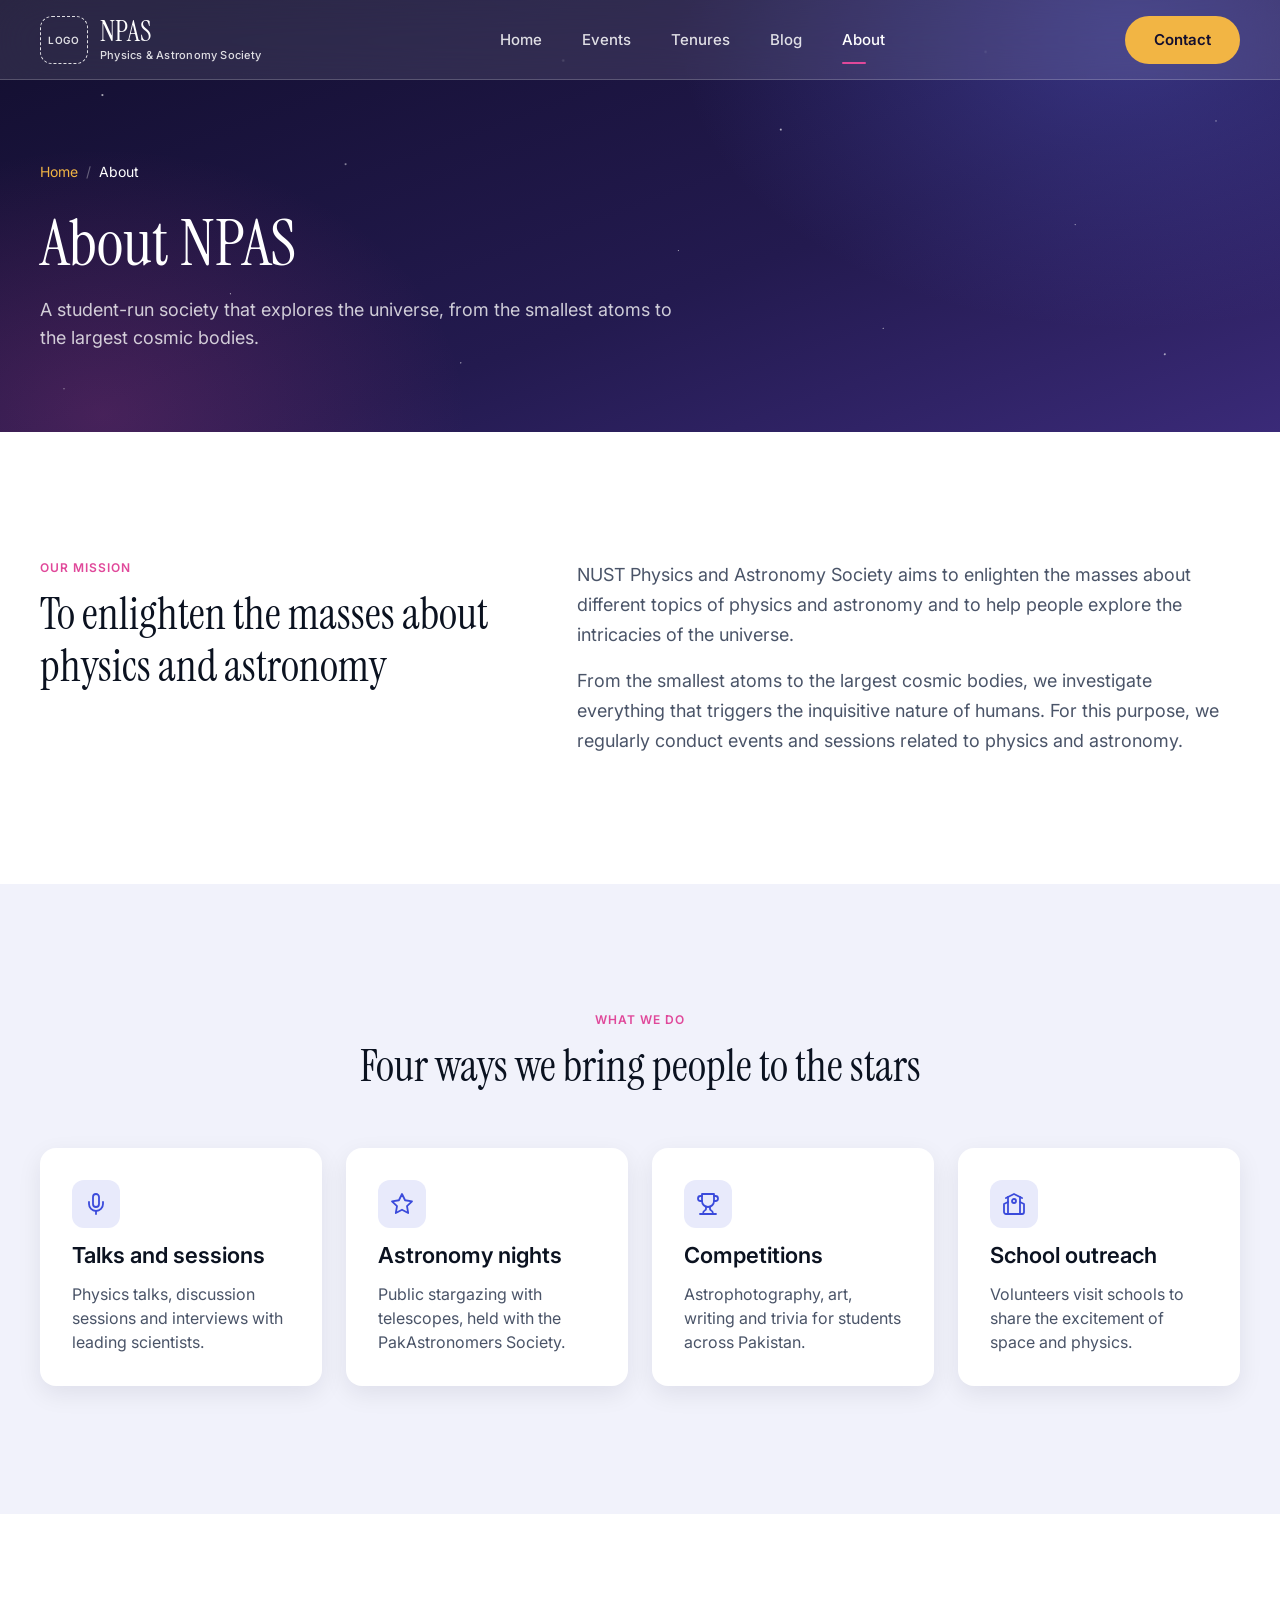
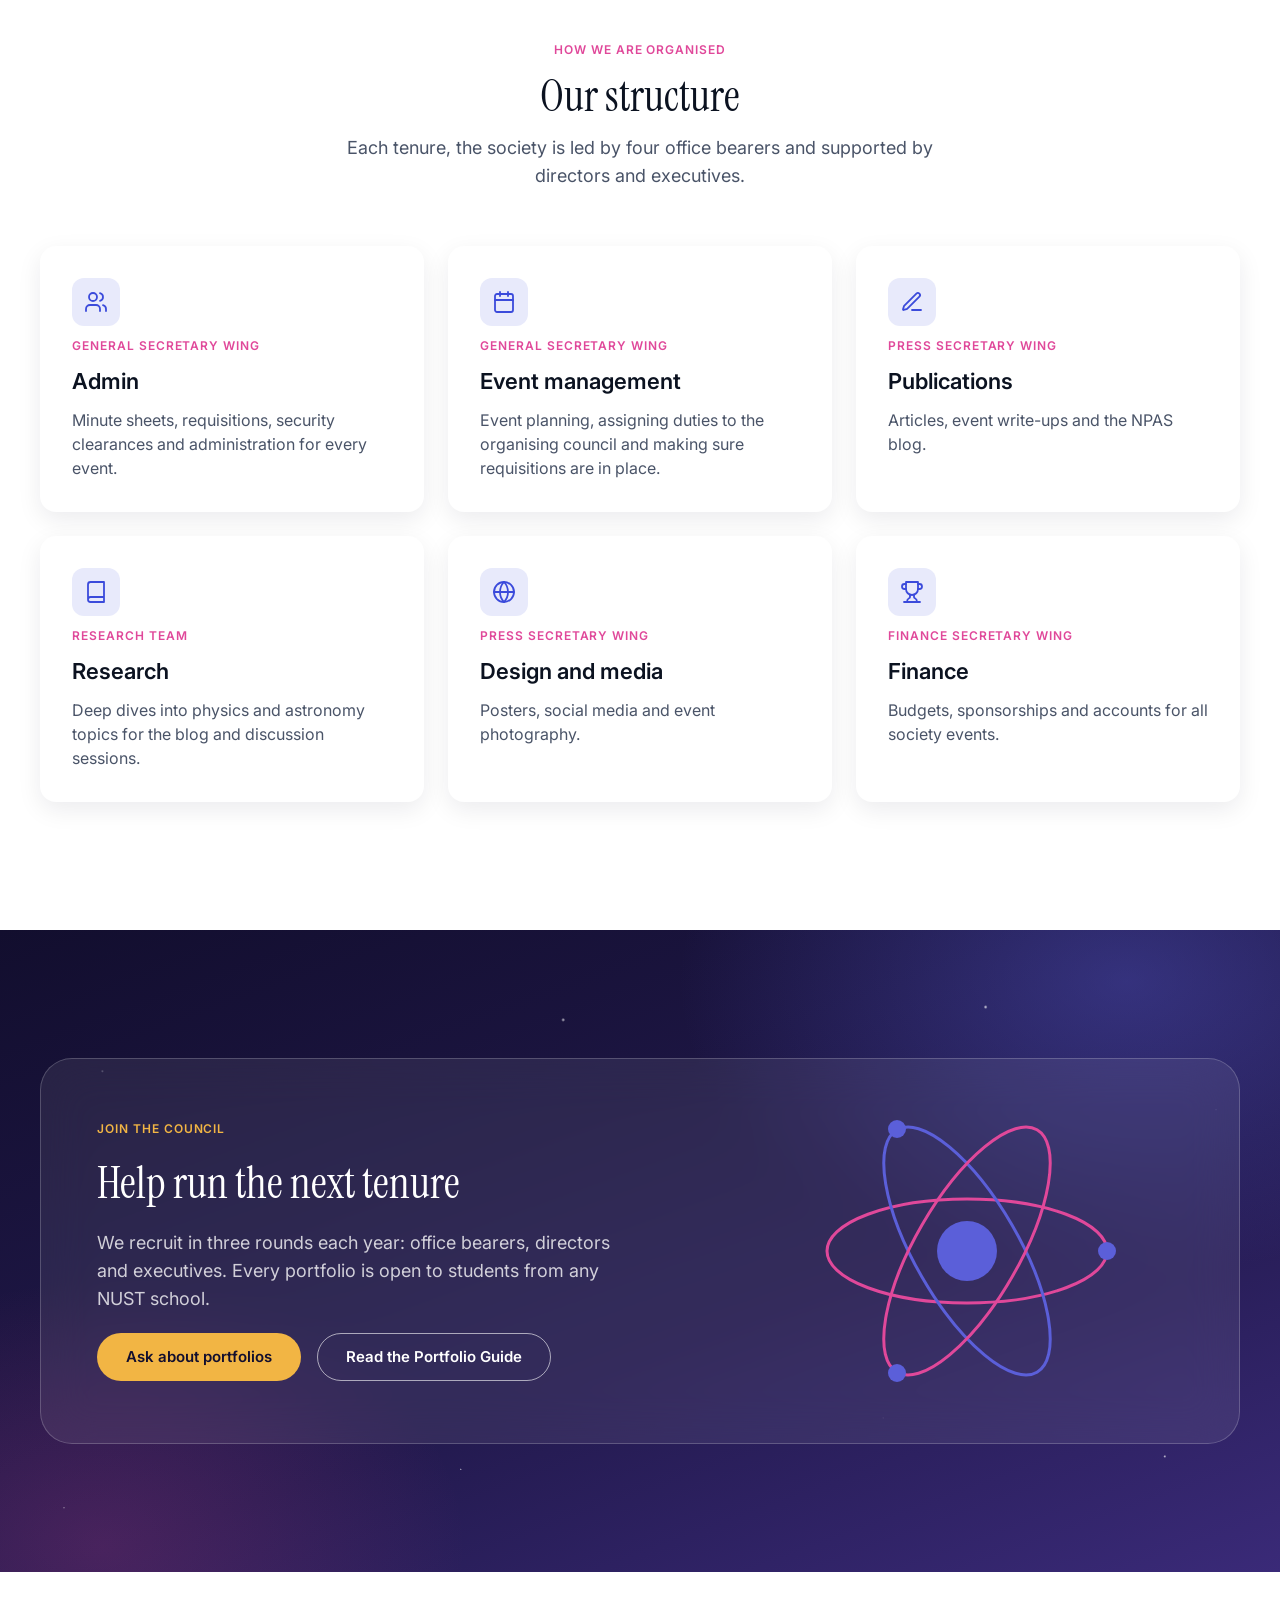
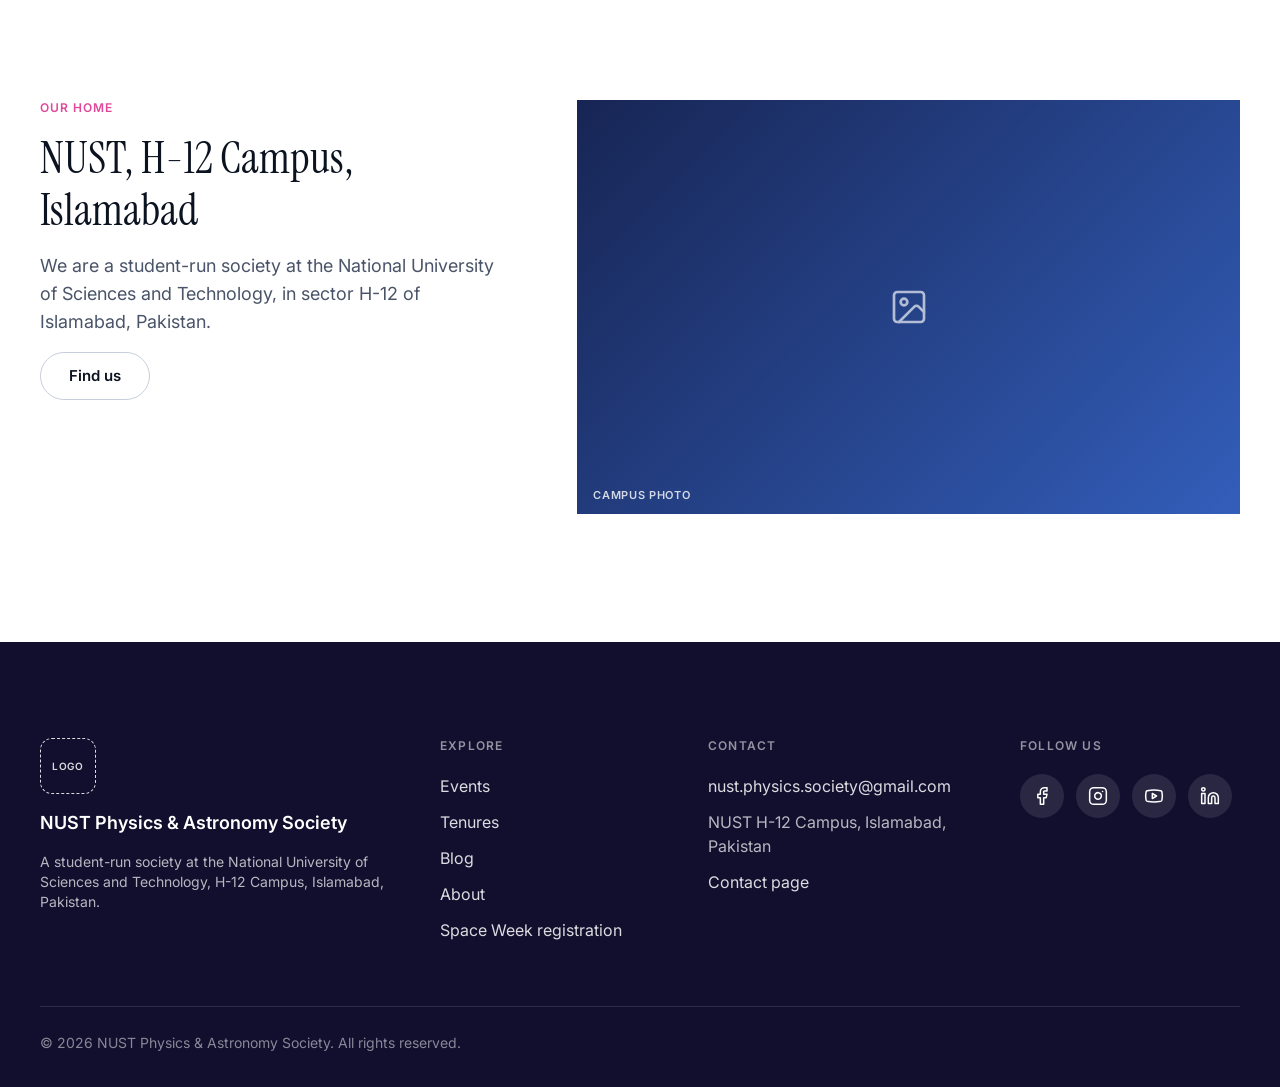
==== commit 6f44210e: "Modified the contact page" ====
--- a/about.html
+++ b/about.html
@@ -81,7 +81,7 @@
       <div><h4>Contact</h4><ul><li><a href="mailto:nust.physics.society@gmail.com">nust.physics.society@gmail.com</a></li><li>NUST H-12 Campus, Islamabad, Pakistan</li><li><a href="contact.html">Contact page</a></li></ul></div>
       <div><h4>Follow us</h4><div class="social-row"><a class="social" href="https://www.facebook.com/npas.nust" aria-label="Facebook" target="_blank" rel="noopener"><svg class="icon" viewBox="0 0 24 24" fill="none" stroke="currentColor" stroke-width="1.8" stroke-linecap="round" stroke-linejoin="round" aria-hidden="true"><path d="M18 2h-3a5 5 0 0 0-5 5v3H7v4h3v8h4v-8h3l1-4h-4V7a1 1 0 0 1 1-1h3z"/></svg></a><a class="social" href="https://www.instagram.com/npasofficial/" aria-label="Instagram" target="_blank" rel="noopener"><svg class="icon" viewBox="0 0 24 24" fill="none" stroke="currentColor" stroke-width="1.8" stroke-linecap="round" stroke-linejoin="round" aria-hidden="true"><rect width="20" height="20" x="2" y="2" rx="5" ry="5"/><path d="M16 11.37A4 4 0 1 1 12.63 8 4 4 0 0 1 16 11.37z"/><line x1="17.5" x2="17.51" y1="6.5" y2="6.5"/></svg></a><a class="social" href="https://www.youtube.com/@nustphysicsandastronomysociety" aria-label="YouTube" target="_blank" rel="noopener"><svg class="icon" viewBox="0 0 24 24" fill="none" stroke="currentColor" stroke-width="1.8" stroke-linecap="round" stroke-linejoin="round" aria-hidden="true"><path d="M2.5 17a24.12 24.12 0 0 1 0-10 2 2 0 0 1 1.4-1.4 49.56 49.56 0 0 1 16.2 0A2 2 0 0 1 21.5 7a24.12 24.12 0 0 1 0 10 2 2 0 0 1-1.4 1.4 49.55 49.55 0 0 1-16.2 0A2 2 0 0 1 2.5 17"/><path d="m10 15 5-3-5-3z"/></svg></a><a class="social" href="https://www.linkedin.com/company/nustnpas" aria-label="LinkedIn" target="_blank" rel="noopener"><svg class="icon" viewBox="0 0 24 24" fill="none" stroke="currentColor" stroke-width="1.8" stroke-linecap="round" stroke-linejoin="round" aria-hidden="true"><path d="M16 8a6 6 0 0 1 6 6v7h-4v-7a2 2 0 0 0-2-2 2 2 0 0 0-2 2v7h-4v-7a6 6 0 0 1 6-6z"/><rect width="4" height="12" x="2" y="9"/><circle cx="4" cy="4" r="2"/></svg></a></div></div>
     </div>
-    <div class="footer-bottom"><span>&copy; 2026 NUST Physics &amp; Astronomy Society. All rights reserved.</span><span>Designed with curiosity.</span></div>
+    <div class="footer-bottom"><span>&copy; 2026 NUST Physics &amp; Astronomy Society. All rights reserved.</span></div>
   </div>
 </footer>
 
